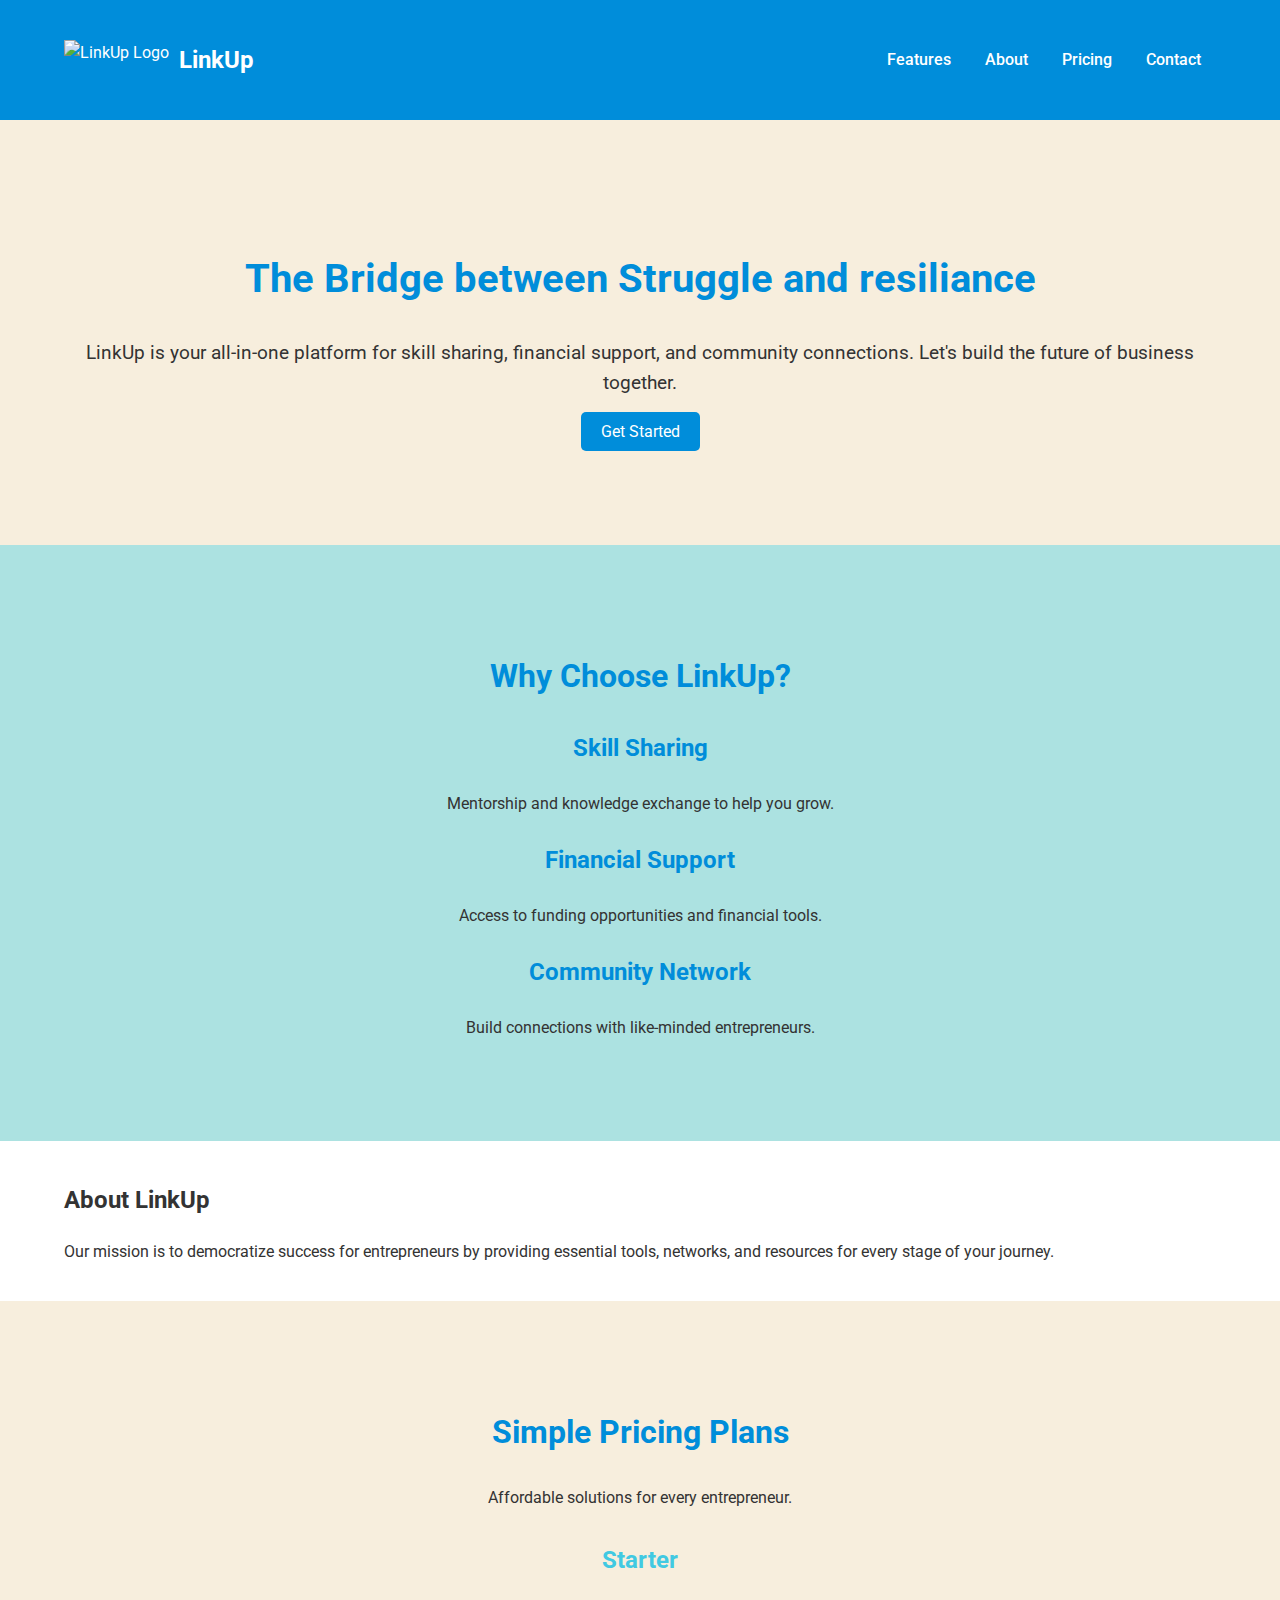
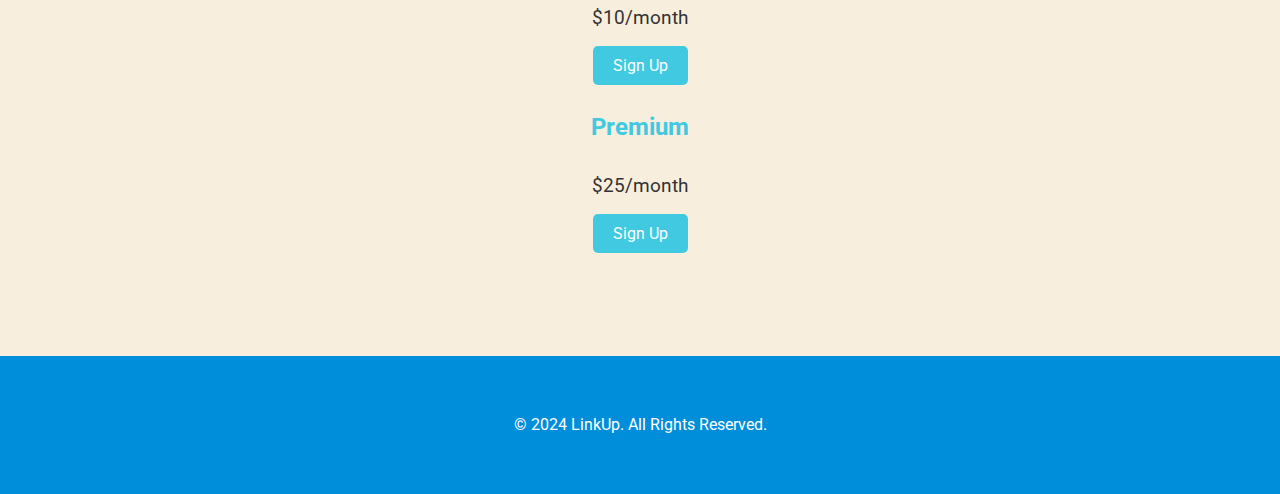
==== index.html @ 551177dd "first commit" ====
<!DOCTYPE html>
<html lang="en">
  <head>
    <meta charset="UTF-8" />
    <meta name="viewport" content="width=device-width, initial-scale=1.0" />
    <title>LinkUp - Empowering Entrepreneurs</title>
    <link rel="stylesheet" href="style.css" />
    <link
      href="https://fonts.googleapis.com/css2?family=Roboto:wght@400;500;700&display=swap"
      rel="stylesheet"
    />
  </head>
  <body>
    <header class="header">
      <div class="container">
        <div class="logo-container">
          <img src="linkup.jpg" alt="LinkUp Logo" class="logo-img" />
          <h1 class="logo">LinkUp</h1>
        </div>
        <nav class="nav">
          <a href="#features">Features</a>
          <a href="#about">About</a>
          <a href="#pricing">Pricing</a>
          <a href="#contact">Contact</a>
        </nav>
      </div>
    </header>

    <section class="hero">
      <div class="container">
        <h1>The Bridge between Struggle and resiliance</h1>
        <p>
          LinkUp is your all-in-one platform for skill sharing, financial
          support, and community connections. Let's build the future of business
          together.
        </p>
        <a href="signup.html" class="btn btn-primary">Get Started</a>
      </div>
    </section>

    <section id="features" class="features">
      <div class="container">
        <h2>Why Choose LinkUp?</h2>
        <div class="feature">
          <h3>Skill Sharing</h3>
          <p>Mentorship and knowledge exchange to help you grow.</p>
        </div>
        <div class="feature">
          <h3>Financial Support</h3>
          <p>Access to funding opportunities and financial tools.</p>
        </div>
        <div class="feature">
          <h3>Community Network</h3>
          <p>Build connections with like-minded entrepreneurs.</p>
        </div>
      </div>
    </section>

    <section id="about" class="about">
      <div class="container">
        <h2>About LinkUp</h2>
        <p>
          Our mission is to democratize success for entrepreneurs by providing
          essential tools, networks, and resources for every stage of your
          journey.
        </p>
      </div>
    </section>

    <section id="pricing" class="pricing">
      <div class="container">
        <h2>Simple Pricing Plans</h2>
        <p>Affordable solutions for every entrepreneur.</p>
        <div class="price">
          <h3>Starter</h3>
          <p>$10/month</p>
          <a href="#signup" class="btn btn-secondary">Sign Up</a>
        </div>
        <div class="price">
          <h3>Premium</h3>
          <p>$25/month</p>
          <a href="#signup" class="btn btn-secondary">Sign Up</a>
        </div>
      </div>
    </section>

    <footer class="footer">
      <div class="container">
        <p>&copy; 2024 LinkUp. All Rights Reserved.</p>
      </div>
    </footer>
  </body>
</html>
---- style.css ----
/* General Styles */
body {
  font-family: "Roboto", sans-serif;
  margin: 0;
  padding: 0;
  line-height: 1.6;
  color: #333;
}

.container {
  width: 90%;
  max-width: 1200px;
  margin: auto;
  padding: 20px 0;
}

/* Header */
.header {
  background-color: #008dda;
  color: #fff;
  padding: 20px 0;
}

.header .container {
  display: flex;
  justify-content: space-between;
  align-items: center;
}

/* Logo Container */
.logo-container {
  display: flex;
  align-items: center;
}

.logo-img {
  height: 40px; /* Adjust as needed */
  margin-right: 10px; /* Spacing between logo and text */
}

.logo {
  font-size: 1.5rem;
  font-weight: 700;
  color: #fff;
  margin: 0;
}

.nav a {
  color: #fff;
  margin: 0 15px;
  text-decoration: none;
  font-weight: 500;
}

.nav a:hover {
  text-decoration: underline;
}

/* Hero Section */
.hero {
  background-color: #f7eedd;
  text-align: center;
  padding: 80px 20px;
}

.hero h1 {
  font-size: 2.5rem;
  color: #008dda;
}

.hero p {
  font-size: 1.2rem;
  margin: 20px 0;
  color: #333;
}

.hero .btn-primary {
  background-color: #008dda;
  color: #fff;
  padding: 10px 20px;
  border: none;
  border-radius: 5px;
  text-decoration: none;
  font-size: 1rem;
}

.hero .btn-primary:hover {
  background-color: #41c9e2;
}

/* Features Section */
.features {
  padding: 60px 20px;
  background-color: #ace2e1;
  text-align: center;
}

.features h2 {
  color: #008dda;
  font-size: 2rem;
}

.feature {
  margin: 20px 0;
}

.feature h3 {
  font-size: 1.5rem;
  color: #008dda;
}

/* Pricing Section */
.pricing {
  padding: 60px 20px;
  background-color: #f7eedd;
  text-align: center;
}

.pricing h2 {
  color: #008dda;
  font-size: 2rem;
}

.price {
  margin: 30px 0;
}

.price h3 {
  color: #41c9e2;
  font-size: 1.5rem;
}

.price p {
  font-size: 1.2rem;
  color: #333;
}

.btn-secondary {
  background-color: #41c9e2;
  color: #fff;
  padding: 10px 20px;
  border: none;
  border-radius: 5px;
  text-decoration: none;
}

.btn-secondary:hover {
  background-color: #008dda;
}

/* Footer */
.footer {
  background-color: #008dda;
  color: #fff;
  text-align: center;
  padding: 20px 0;
}
/* Signup */
.signup-container {
  max-width: 600px;
  margin: 50px auto;
  padding: 20px;
  background-color: #f7eedd;
  border-radius: 10px;
  box-shadow: 0 2px 8px rgba(0, 0, 0, 0.1);
  text-align: center;
}

.signup-container h2 {
  color: #008dda;
  margin-bottom: 20px;
}

form label {
  display: block;
  font-size: 1rem;
  color: #008dda;
  margin-top: 15px;
}

form input {
  width: 100%;
  padding: 10px;
  margin-top: 5px;
  border: 1px solid #41c9e2;
  border-radius: 5px;
}

form .btn-primary {
  margin-top: 20px;
  padding: 10px 20px;
  background-color: #008dda;
  color: #fff;
  border: none;
  border-radius: 5px;
  cursor: pointer;
  transition: background-color 0.3s;
}

form .btn-primary:hover {
  background-color: #41c9e2;
}

.welcome-container {
  max-width: 600px;
  margin: 50px auto;
  padding: 20px;
  background-color: #ace2e1;
  border-radius: 15px;
  box-shadow: 0 4px 12px rgba(0, 0, 0, 0.2);
  text-align: center;
}

.welcome-container h2 {
  color: #008dda;
  font-size: 2.5rem;
  margin-bottom: 20px;
}

.welcome-container p {
  font-size: 1.2rem;
  color: #41c9e2;
  margin-bottom: 30px;
}

.welcome-container .btn-primary {
  padding: 10px 20px;
  font-size: 1rem;
  background-color: #008dda;
  color: #fff;
  text-decoration: none;
  border: none;
  border-radius: 5px;
  transition: background-color 0.3s;
}

.welcome-container .btn-primary:hover {
  background-color: #41c9e2;
}
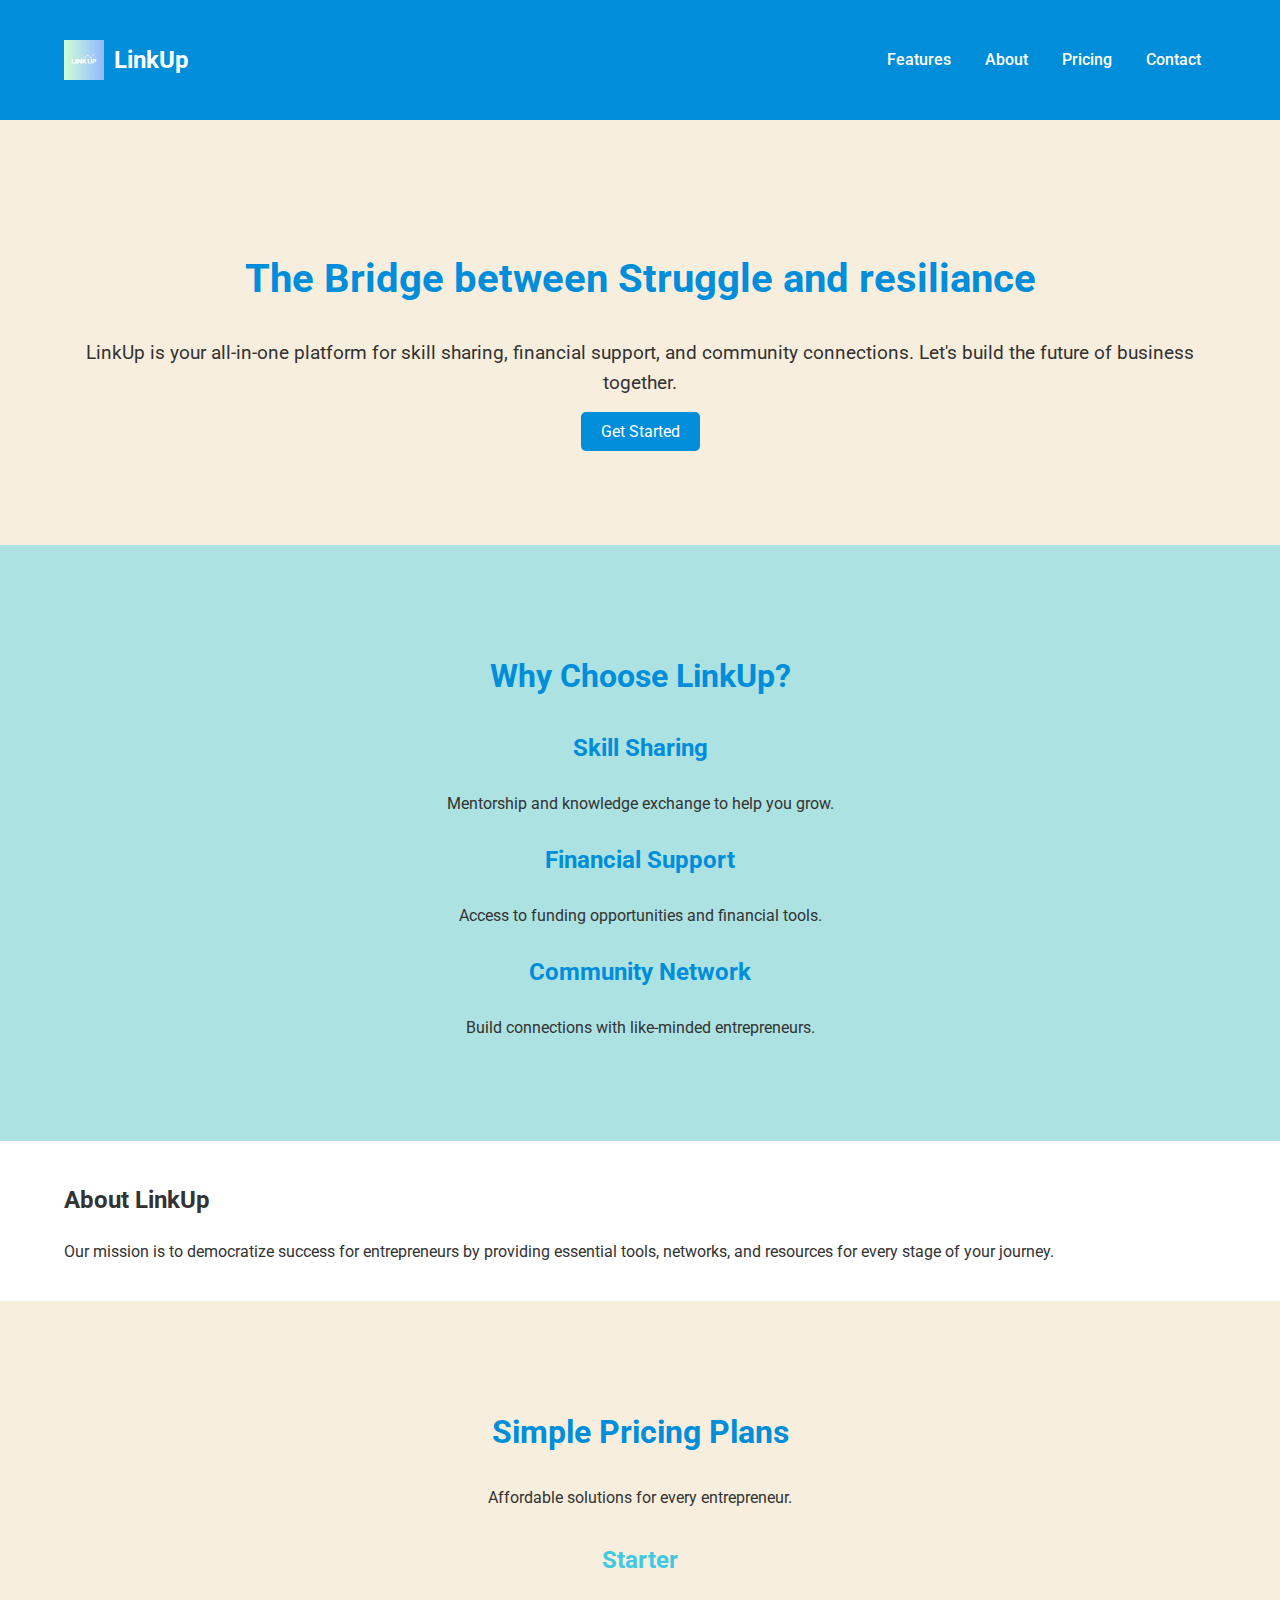
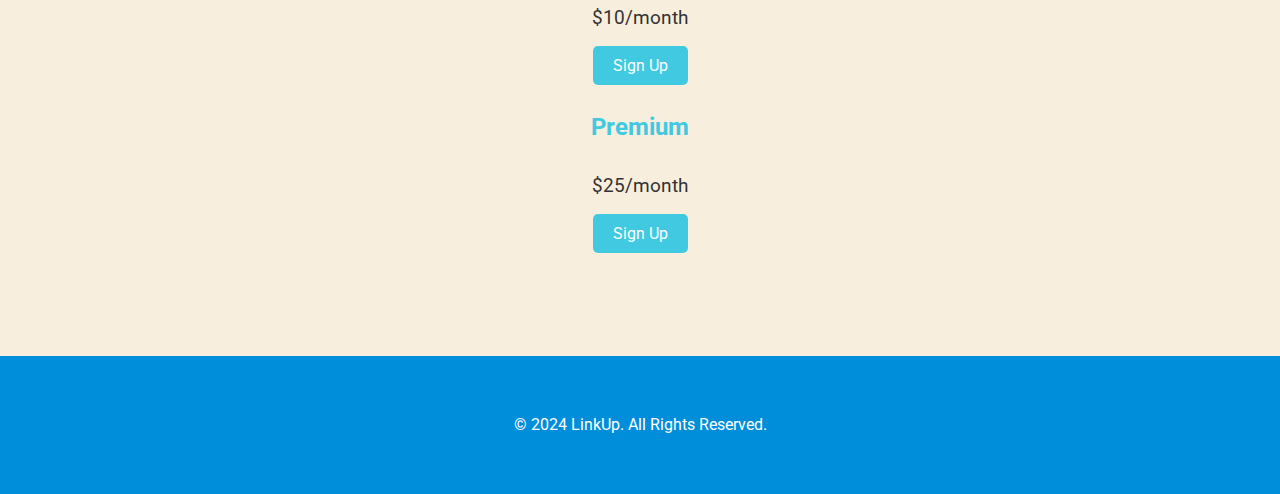
==== commit a08d8e30: "Update index.html" ====
--- a/index.html
+++ b/index.html
@@ -14,7 +14,7 @@
     <header class="header">
       <div class="container">
         <div class="logo-container">
-          <img src="linkup.jpg" alt="LinkUp Logo" class="logo-img" />
+          <img src="LinkUp.jpg" alt="LinkUp Logo" class="logo-img" />
           <h1 class="logo">LinkUp</h1>
         </div>
         <nav class="nav">
